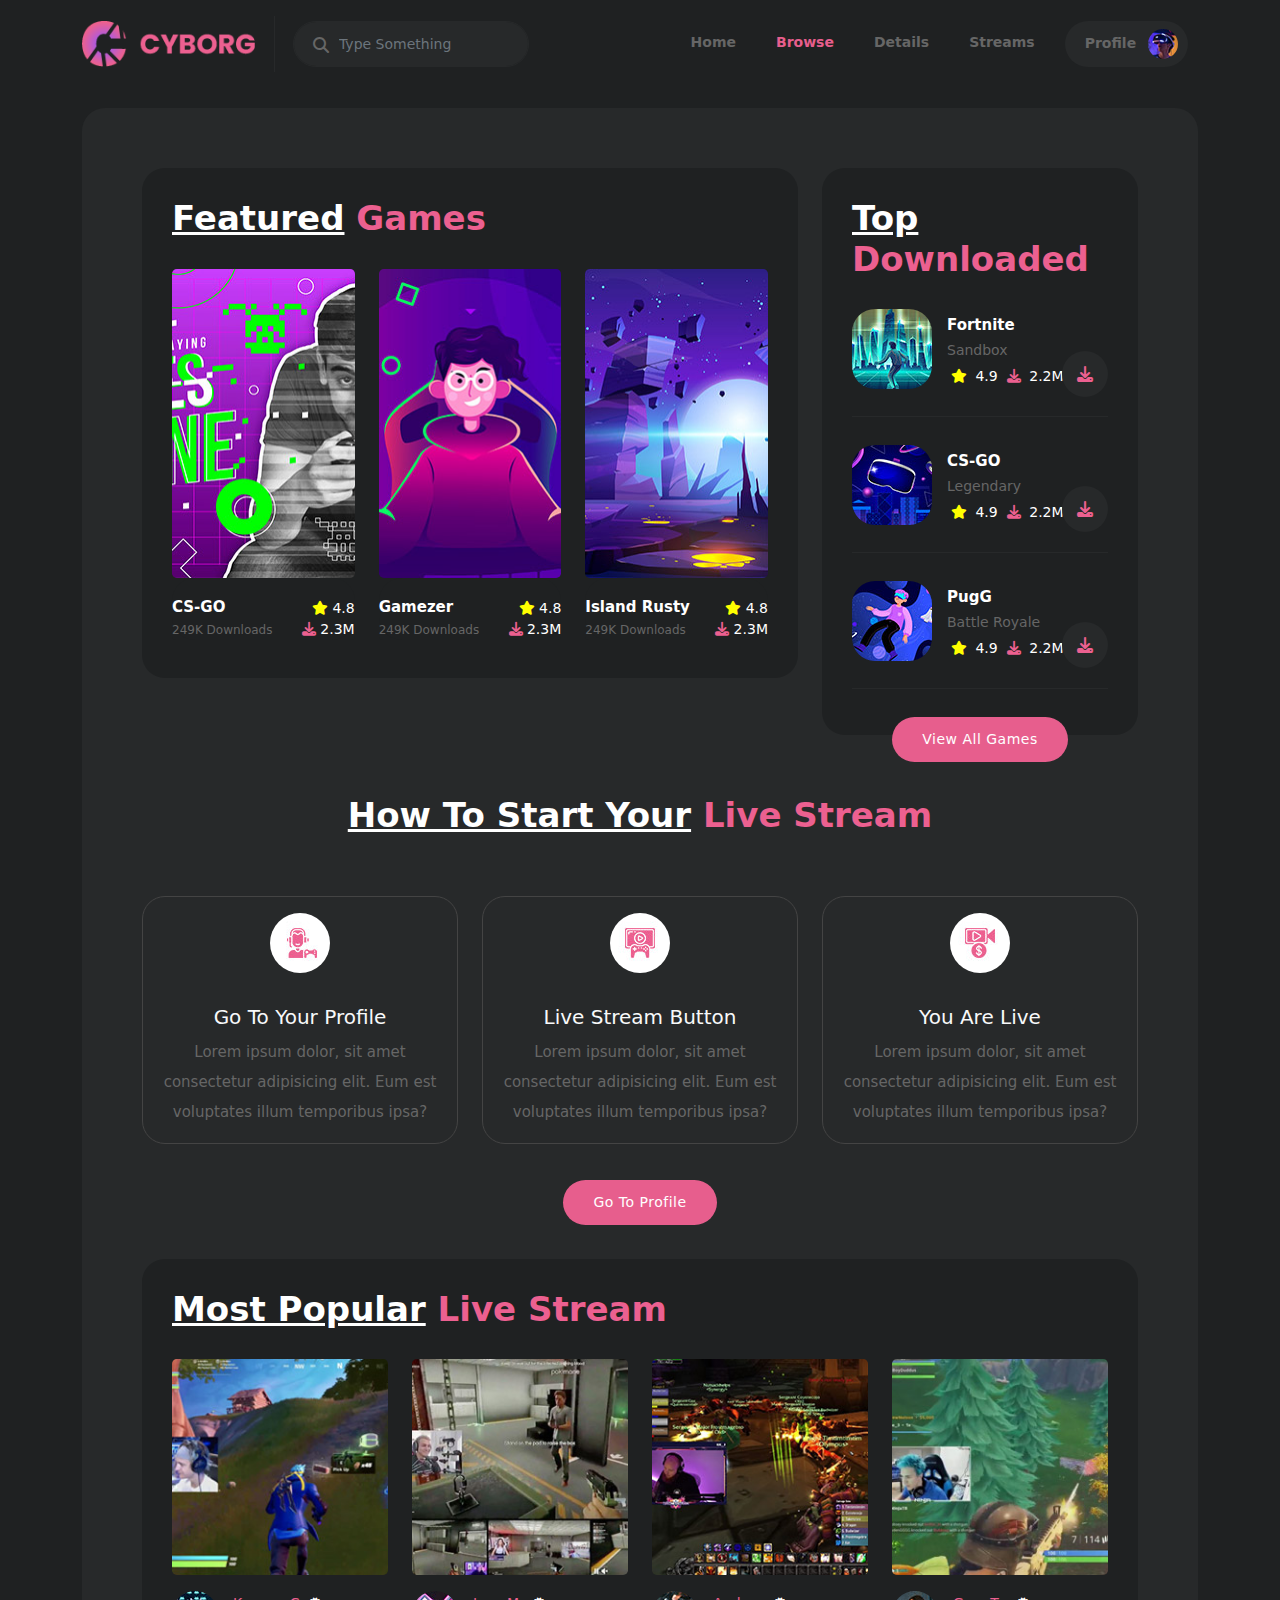
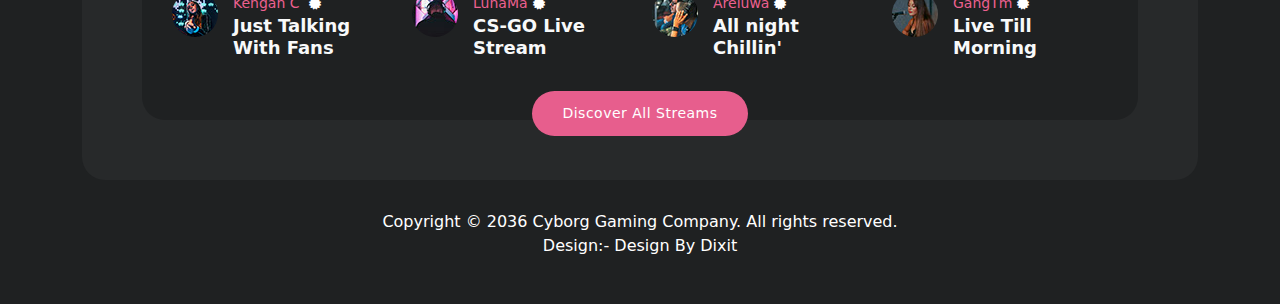
==== browse.html @ 9093ae96 "Add files via upload" ====
<!DOCTYPE html>
<html lang="en">

<head>
    <meta charset="UTF-8">
    <meta name="viewport" content="width=device-width, initial-scale=1.0">
    <title>CYBORG</title>
    <!-- favicon  -->
    <link rel="icon" type="image/x-icon" href="/img/joystick.png">

    <!-- main file css -->
    <link rel="stylesheet" href="css/style.css">

    <!-- top btn css file  -->
    <link rel="stylesheet" href="css/top.btn.css">

    <!-- bootstrap css file -->
    <link rel="stylesheet" href="css/bootstrap.min.css">

    <!-- owl.carousel -->
    <link rel="stylesheet" href="css/owl.carousel.min.css">
    <link rel="stylesheet" href="css/owl.theme.green.min.css">

    <!-- testimonial -->
    <link rel="stylesheet" href="css/testimonial.css">

    <!-- font awesome -->
    <link rel="stylesheet" href="https://cdnjs.cloudflare.com/ajax/libs/font-awesome/6.4.2/css/all.min.css">


</head>

<body>

    <a href="javascript:" id="return-to-top"><i class="fa-solid fa-caret-up"></i></a>

    <header class="position-sticky top-0 ">
        <div class="container-fluid ">
            <div class="container">
                <div class="row ">
                    <div class="col-12 py-2">

                        <nav class="navbar navbar-expand-lg navbar-light">
                            <div class="container-fluid p-0">

                                <a class="navbar-brand logo" href="index.html"><img src="img/logo/logo.png" alt=""
                                        width="90%"></a>

                                <button class="navbar-toggler p-0" type="button" data-bs-toggle="collapse"
                                    data-bs-target="#navbarSupportedContent" aria-controls="navbarSupportedContent"
                                    aria-expanded="false" aria-label="Toggle navigation">
                                    <span class="navbar-toggler-icon"><i class="fa-solid fa-bars"></i></span>
                                </button>

                                <div class="position-relative s-box">
                                    <form class="d-flex search-box">
                                        <input class="form-control me-2" type="search" placeholder="Type Something"
                                            aria-label="Search"><i class="fa-solid fa-magnifying-glass"></i>
                                    </form>
                                </div>

                                <div class="collapse navbar-collapse justify-content-end text-center"
                                    id="navbarSupportedContent">
                                    <ul class="navbar-nav  mb-2 mb-lg-0">
                                        <li class="nav-item">
                                            <a class="nav-link active text-666" aria-current="page"
                                                href="index.html">Home</a>
                                        </li>

                                        <li class="nav-item">
                                            <a class="nav-link active text-666" aria-current="page" href="browse.html"
                                                style="color: #e75e8d !important;">Browse</a>
                                        </li>

                                        <li class="nav-item">
                                            <a class="nav-link active text-666" aria-current="page"
                                                href="Details.html">Details</a>
                                        </li>

                                        <li class="nav-item">
                                            <a class="nav-link active text-666" aria-current="page"
                                                href="Streams.html">Streams</a>
                                        </li>

                                        <li class="nav-item nav-profile">
                                            <a class="nav-link active text-666" aria-current="page"
                                                href="Profile .html">Profile
                                                <img src="img/profile-header.jpg" alt="" width="100%">
                                            </a>
                                        </li>
                                    </ul>
                                </div>
                            </div>
                        </nav>

                    </div>
                </div>
            </div>
        </div>
    </header>



    <div class="container-fluid">
        <div class="container">
            <div class="page-content">

                <section>
                    <div class="row">

                        <div class="col-lg-8">

                            <div class="featured-games header-text">


                                <div class="heading-section">
                                    <h4><em>Featured</em> Games</h4>
                                </div>

                                <div class="row ">

                                    <!-- 1 -->
                                    <div class="col-lg-4 col-md-6 col-sm-6 mb-2">
                                        <div class="card bg-color-card border-0 ">
                                            <div class="thumb">
                                                <img src="/img/Browse/featured-01.jpg" class="card-img-top rounded-3"
                                                    alt="" width="100%">

                                                <div class="hover-effect">
                                                    <h6>2.4K Streaming</h6>
                                                </div>
                                            </div>
                                            <div class="card-body item re-item m-0 p-0">
                                                <div class="d-flex justify-content-between">
                                                    <h4>CS-GO<br><span>249K Downloads</span></h4>
                                                    <ul class="p-0 m-0 ">
                                                        <li><i class="fa fa-star"></i> 4.8</li>
                                                        <li><i class="fa fa-download"></i> 2.3M</li>
                                                    </ul>
                                                </div>
                                            </div>
                                        </div>
                                    </div>

                                    <!-- 2 -->
                                    <div class="col-lg-4 col-md-6 col-sm-6 mb-2">
                                        <div class="card bg-color-card border-0 ">
                                            <div class="thumb">

                                                <img src="/img/Browse/featured-02.jpg" class="card-img-top rounded-3"
                                                    alt="" width="100%">

                                                <div class="hover-effect">
                                                    <h6>8.2K Streaming</h6>
                                                </div>
                                            </div>
                                            <div class="card-body item re-item m-0 p-0">
                                                <div class="d-flex justify-content-between">
                                                    <h4>Gamezer<br><span>249K Downloads</span></h4>
                                                    <ul class="p-0 m-0 ">
                                                        <li><i class="fa fa-star"></i> 4.8</li>
                                                        <li><i class="fa fa-download"></i> 2.3M</li>
                                                    </ul>
                                                </div>
                                            </div>
                                        </div>
                                    </div>

                                    <!-- 3 -->
                                    <div class="col-lg-4 col-md-6 col-sm-6 mb-2">
                                        <div class="card bg-color-card border-0 ">
                                            <div class="thumb">

                                                <img src="/img/Browse/featured-03.jpg" class="card-img-top rounded-3"
                                                    alt="" width="100%">

                                                <div class="hover-effect">
                                                    <h6>13.4K Streaming</h6>
                                                </div>
                                            </div>
                                            <div class="card-body item re-item m-0 p-0">
                                                <div class="d-flex justify-content-between">
                                                    <h4>Island Rusty<br><span>249K Downloads</span></h4>
                                                    <ul class="p-0 m-0 ">
                                                        <li><i class="fa fa-star"></i> 4.8</li>
                                                        <li><i class="fa fa-download"></i> 2.3M</li>
                                                    </ul>
                                                </div>
                                            </div>
                                        </div>
                                    </div>

                                </div>

                            </div>



                        </div>


                        <div class="col-lg-4 ">
                            <div class="top-downloaded">

                                <div class="heading-section">
                                    <h4><em>Top</em><br>Downloaded</h4>
                                </div>

                                <ul class="p-0 m-0">

                                    <!-- 1 -->
                                    <li class="position-relative">
                                        <img src="/img/Browse/game-01.jpg" alt="" class="templatemo-item" width="100%">
                                        <h4>Fortnite</h4>
                                        <h6>Sandbox</h6>
                                        <span><i class="fa fa-star p-1" style="color: yellow;"></i> 4.9</span>
                                        <span><i class="fa fa-download p-1" style="color: #ec6090;"></i> 2.2M</span>
                                        <div class="download">
                                            <a href="#"><i class="fa fa-download"></i></a>
                                        </div>
                                    </li>

                                    <!-- 2 -->
                                    <li class="position-relative">
                                        <img src="/img/Browse/game-02.jpg" alt="" class="templatemo-item" width="100%">
                                        <h4>CS-GO</h4>
                                        <h6>Legendary</h6>
                                        <span><i class="fa fa-star p-1" style="color: yellow;"></i> 4.9</span>
                                        <span><i class="fa fa-download p-1" style="color: #ec6090;"></i> 2.2M</span>
                                        <div class="download">
                                            <a href="#"><i class="fa fa-download"></i></a>
                                        </div>
                                    </li>

                                    <!-- 3 -->
                                    <li class="position-relative m-p-0">
                                        <img src="/img/Browse/game-03.jpg" alt="" class="templatemo-item" width="100%">
                                        <h4>PugG</h4>
                                        <h6>Battle Royale</h6>
                                        <span><i class="fa fa-star p-1" style="color: yellow;"></i> 4.9</span>
                                        <span><i class="fa fa-download p-1" style="color: #ec6090;"></i> 2.2M</span>
                                        <div class="download">
                                            <a href="#"><i class="fa fa-download"></i></a>
                                        </div>
                                    </li>

                                    <div class="text-button main-button text-center">
                                        <a href="">View All Games</a>
                                    </div>
                                </ul>

                            </div>
                        </div>

                    </div>
                </section>

                <section>
                    <div class="start-stream">

                        <div class="col-12">
                            <div class="heading-section">
                                <h4><em>How To Start Your</em> Live Stream</h4>
                            </div>
                        </div>

                        <div class="row">

                            <!-- 1 -->
                            <div class="col-lg-4 col-md-6 col-sm-6 mb-3">
                                <div class="card">
                                    <div class="card-icon text-center py-3">
                                        <img src="img/Browse/service-01.jpg" class="card-img-top" alt="" width="100%">
                                    </div>
                                    <div class="card-body text-center">
                                        <h5 class="card-title text-light">Go To Your Profile</h5>
                                        <p class="card-text">Lorem ipsum dolor, sit amet consectetur adipisicing elit.
                                            Eum est voluptates illum temporibus ipsa? </p>
                                    </div>
                                </div>
                            </div>

                            <!-- 2 -->
                            <div class="col-lg-4 col-md-6 col-sm-6 mb-3">
                                <div class="card">
                                    <div class="card-icon text-center py-3">
                                        <img src="img/Browse/service-02.jpg" class="card-img-top" alt="" width="100%">
                                    </div>
                                    <div class="card-body text-center">
                                        <h5 class="card-title text-light">Live Stream Button</h5>
                                        <p class="card-text">Lorem ipsum dolor, sit amet consectetur adipisicing elit.
                                            Eum est voluptates illum temporibus ipsa? </p>
                                    </div>
                                </div>
                            </div>

                            <!-- 3 -->
                            <div class="col-lg-4 col-md-6 col-sm-6 mb-3">
                                <div class="card">
                                    <div class="card-icon text-center py-3">
                                        <img src="img/Browse/service-03.jpg" class="card-img-top" alt="" width="100%">
                                    </div>
                                    <div class="card-body text-center">
                                        <h5 class="card-title text-light">You Are Live</h5>
                                        <p class="card-text">Lorem ipsum dolor, sit amet consectetur adipisicing elit.
                                            Eum est voluptates illum temporibus ipsa? </p>
                                    </div>
                                </div>
                            </div>


                        </div>
                        <div class="col-lg-12">
                            <div class="main-button text-center" style="margin-top: 20px;">
                                <a href="Profile .html">Go To Profile</a>
                            </div>
                        </div>
                    </div>
                </section>


                <section>
                    <div class="live-stream">

                        <div class="col-12">
                            <div class="heading-section">
                                <h4><em>Most Popular</em> Live Stream</h4>
                            </div>

                            <div class="row">



                                <!-- 1 -->
                                <div class="col-lg-3 col-sm-6 mb-4">
                                    <div class="card border-0">
                                        <div class="thumb mb-3">
                                            <img src="/img/Browse/stream-01.jpg" class="card-img-top rounded-3" alt=""
                                                width="100%">

                                            <div class="content-1">
                                                <div class="live">
                                                    <a href="#">Live</a>
                                                </div>
                                                <ul class="p-0 m-0">
                                                    <li><a href="#"><i class="fa fa-eye"></i> 1.2K</a></li>
                                                    <li><a href="#"><i class="fa fa-gamepad"></i> CS-GO</a></li>
                                                </ul>
                                            </div>

                                        </div>
                                        <div class="card-body p-0">
                                            <div class="avatar">
                                                <img src="img/Browse/avatar-01.jpg" alt=""
                                                    style="max-width: 46px; border-radius: 50%; float: left; margin-right: 15px;">
                                            </div>
                                            <span> Kengan C <i class="fa-solid fa-certificate"></i></span>
                                            <h4 class="text-light">Just Talking With Fans</h4>
                                        </div>
                                    </div>
                                </div>

                                <!-- 2 -->
                                <div class="col-lg-3 col-sm-6 mb-4">
                                    <div class="card border-0">
                                        <div class="thumb mb-3">
                                            <img src="/img/Browse/stream-02.jpg" class="card-img-top rounded-3" alt=""
                                                width="100%">

                                            <div class="content-1">
                                                <div class="live">
                                                    <a href="#">Live</a>
                                                </div>
                                                <ul class="p-0 m-0">
                                                    <li><a href="#"><i class="fa fa-eye"></i> 1.2K</a></li>
                                                    <li><a href="#"><i class="fa fa-gamepad"></i> CS-GO</a></li>
                                                </ul>
                                            </div>

                                        </div>
                                        <div class="card-body p-0">
                                            <div class="avatar">
                                                <img src="img/Browse/avatar-02.jpg" alt=""
                                                    style="max-width: 46px; border-radius: 50%; float: left; margin-right: 15px;">
                                            </div>
                                            <span> LunaMa<i class="fa-solid fa-certificate"></i></span>
                                            <h4 class="text-light">CS-GO Live Stream</h4>
                                        </div>
                                    </div>
                                </div>

                                <!-- 3 -->
                                <div class="col-lg-3 col-sm-6 mb-4">
                                    <div class="card border-0">
                                        <div class="thumb mb-3">
                                            <img src="/img/Browse/stream-03.jpg" class="card-img-top rounded-3" alt=""
                                                width="100%">

                                            <div class="content-1">
                                                <div class="live">
                                                    <a href="#">Live</a>
                                                </div>
                                                <ul class="p-0 m-0">
                                                    <li><a href="#"><i class="fa fa-eye"></i> 1.2K</a></li>
                                                    <li><a href="#"><i class="fa fa-gamepad"></i> CS-GO</a></li>
                                                </ul>
                                            </div>

                                        </div>
                                        <div class="card-body p-0">
                                            <div class="avatar">
                                                <img src="img/Browse/avatar-03.jpg" alt=""
                                                    style="max-width: 46px; border-radius: 50%; float: left; margin-right: 15px;">
                                            </div>
                                            <span> Areluwa<i class="fa-solid fa-certificate"></i></span>
                                            <h4 class="text-light">All night Chillin'</h4>
                                        </div>
                                    </div>
                                </div>

                                <!-- 4 -->
                                <div class="col-lg-3 col-sm-6 mb-4">
                                    <div class="card border-0">
                                        <div class="thumb mb-3">
                                            <img src="/img/Browse/stream-04.jpg" class="card-img-top rounded-3" alt=""
                                                width="100%">

                                            <div class="content-1">
                                                <div class="live">
                                                    <a href="#">Live</a>
                                                </div>
                                                <ul class="p-0 m-0">
                                                    <li><a href="#"><i class="fa fa-eye"></i> 1.2K</a></li>
                                                    <li><a href="#"><i class="fa fa-gamepad"></i> CS-GO</a></li>
                                                </ul>
                                            </div>
                                        </div>
                                        <div class="card-body p-0">
                                            <div class="avatar">
                                                <img src="img/Browse/avatar-04.jpg" alt=""
                                                    style="max-width: 46px; border-radius: 50%; float: left; margin-right: 15px;">
                                            </div>
                                            <div class="">
                                                <span> GangTm<i class="fa-solid fa-certificate"></i></span>
                                                <h4 class="text-light">Live Till Morning</h4>
                                            </div>
                                        </div>
                                    </div>
                                </div>

                            </div>
                            <div class="col-lg-12">
                                <div class="main-button text-center">
                                    <a href="Streams.html">Discover All Streams</a>
                                </div>
                            </div>
                        </div>
                    </div>
                </section>


            </div>
        </div>
    </div>


    <footer>
        <div class="container-fluid">
            <div class="container">
                <div class="row justify-content-center">
                    <div class="col-12 text-center">
                        <p>Copyright © 2036 <a href="#" class="hov">Cyborg Gaming</a> Company. All rights reserved.

                            <br>Design:- <a href="" title="" class="hov">Design By Dixit</a>
                        </p>
                    </div>
                </div>
            </div>
        </div>
    </footer>

    <!-- jquery  -->
    <script src="js/jquery-min.js"></script>

    <!-- top btn  -->
    <script src="js/top.btn.js"></script>

    <!-- owl.carousel -->
    <script src="js/owl.carousel.min.js"></script>

    <!-- testimonial -->
    <script src="js/testimonial.js"></script>

    <!-- bootstrap js file -->
    <script src="js/bootstrap.bundle.js"></script>
</body>

</html>
---- css/style.css ----
* {
    padding: 0;
    margin: 0;
    text-decoration: none !important;
    list-style: none !important;
}

body {
    background-color: #1f2122 !important;
}

/*================================== header section   ============================================*/


.text-666 {
    color: #666 !important;
}

.logo {
    border-right: 1px solid #27292a !important;
    margin-right: 18px !important;
}

.form-control {
    background-color: #27292a !important;
    height: 46px;
    border-radius: 23px !important;
    border: none;
    color: #666666 !important;
    font-size: 14px !important;
    padding: 0px 15px 0px 45px !important;
    border-color: #27292a !important;
}

.form-control:focus {
    box-shadow: none !important;
    border-color: transparent !important;

}

.search-box i {
    position: absolute;
    color: #666;
    left: 20px;
    top: 16px;
    width: 18px;
    height: 18px;
    font-size: 16px;
}

.position-sticky {
    background-color: #1f2122;
    z-index: 99999;
}

.nav-item a {
    padding: 11px 20px !important;
    font-size: 14px;
    font-weight: 600;
    transition: 0.5s;
}

.nav-item a:hover {
    color: #e75e8d !important;
}

.nav-profile img {
    max-width: 30px;
    border-radius: 50%;
    margin-left: 7px;
}

.nav-profile a {
    background-color: #27292a;
    padding: 8px 10px 8px 20px !important;
    border-radius: 23px;

}

.nav-profile {
    padding-left: 10px;
    padding-right: 10px;
    display: inline-block;
}

.nav-profile a:hover {
    color: #fff !important;
    background-color: #e75e8d !important;
}



.navbar-light .navbar-toggler-icon {
    background-image: none !important;
    color: #e75e8d;
    font-size: 25px;
    margin-top: 10px;
}

.navbar-toggler:focus {
    box-shadow: none !important;

}

.navbar-light .navbar-toggler {
    border-color: transparent !important;
}


/*================================== slider section   ============================================*/

.page-content {
    margin-top: 20px;
    background-color: #27292a;
    padding: 60px;
    border-radius: 23px;
}

.bg-img {
    background-image: url(../img/banner-bg.jpg);
    background-position: center center;
    background-size: cover;
    background-repeat: no-repeat;
    min-height: 380px;
    border-radius: 23px;
    padding: 80px 60px;
}

.header-text h6 {
    font-size: 20px;
    color: #fff;
    font-weight: 400;
    margin-bottom: 25px;
}

.header-text h4 {
    font-size: 45px;
    /* text-transform: uppercase; */
    margin-bottom: 25px;
    color: #fff;
    font-weight: 700;
}

.header-text h4 em {
    font-style: normal;
    color: #ec6090;
}

.main-button a {
    font-size: 14px;
    color: #fff;
    background-color: #e75e8d;
    padding: 12px 30px;
    border-radius: 25px;
    font-weight: 500;
    letter-spacing: 0.5px;
    display: inline-block;
    overflow: hidden;
    transition: all 0.5s;
    text-align: center;
}

.main-button a:hover {
    color: #e75e8d;
    background-color: #ffffff;
}

/*================================== 1 section  */

.most-popular {
    margin-top: 60px;
    padding: 30px;
    background-color: #1f2122;
    border-radius: 23px;
}

.heading-section h4 {
    color: #ec6090;
    font-size: 34px;
    margin-bottom: 30px;
    font-weight: 800;
    text-transform: capitalize;


}


.heading-section h4 em {
    color: #fff;
    font-style: normal;
    text-decoration: underline !important;
    font-weight: 800;
    transition: all 0.5s;
}

.heading-section h4 em:hover {
    color: #e75e8d;
}

/* =========== card =================== */

.item {
    background-color: #27292a;
    padding: 30px 15px;
    border-radius: 23px;
    margin-bottom: 30px;
}

.item img {
    border-radius: 23px;
}

.item h4 {
    color: #fff;
    font-size: 15px;
    margin-top: 20px;
    margin-bottom: 0px;
    display: inline-block;
    font-weight: 700;


}

.item h4 span {
    color: #666;
    display: block;
    margin-top: 7px;
    font-weight: 400;

}

.item ul {
    margin-top: 20px !important;
}

.item ul li {
    text-align: right;
    color: #fff;
    font-size: 14px;
    font-weight: 500;
}

.item ul li:first-child i {
    color: yellow;
}

.item ul li:last-child i {
    color: #ec6090;
}

.most-popular .item .item {
    padding: 0px !important;
    border-radius: 0px;
    margin-bottom: 0px !important;
}

.main-button {
    margin-bottom: -53px;
}


/*================================== 2 section */

.gaming-library {
    margin-top: 60px;
    padding: 30px;
    background-color: #1f2122;
    border-radius: 23px;
}

.item-2 {
    border-bottom: 1px solid #27292a;
    margin-bottom: 20px;
    padding-bottom: 20px;
}



.item-2 ul li:first-child {
    width: 110px;
}

.templatemo-item {
    max-width: 80px;
    border-radius: 23px;
}

.item-2 ul li {
    display: inline-block;
    width: 17%;
}

.item-2 ul li h4 {
    font-size: 15px;
    margin-bottom: 5px;
    color: #fff;
    font-weight: 700;
}

.item-2 ul li span {
    color: #666;
    font-size: 14px;
}

.border-no-active a {
    border-color: #666 !important;
    color: #666 !important;
}

.main-border-button a {
    font-size: 14px;
    color: #ec6090;
    background-color: transparent;
    border: 1px solid #ec6090;
    padding: 12px 30px;
    display: inline-block;
    border-radius: 25px;
    font-weight: 400;
    text-transform: capitalize;
    letter-spacing: 0.5px;
    transition: all .3s;
    position: relative;
    overflow: hidden;
    transition: all 0.5s;
}

.hov-btn a:hover {
    color: #ec6090;
    background-color: #fff;
}

/*================================== footer section   ============================================*/

footer p {
    padding: 30px 0px;
    color: #fff;
    font-weight: 400;
}

footer p a {
    color: #fff;
    transition: all 0.5s;
}

.hov:hover {
    color: #e75e8d;
}


/*================================== Browse section   ============================================*/

/*========================== 1 section */

.featured-games {
    border-radius: 23px;
    background-color: #1f2122;
    padding: 30px;
}


.bg-color-card {
    background-color: #1f2122 !important;
}

.re-item {
    background-color: #1f2122;

}

.re-item span {
    font-size: 12px;
}

.hover-effect {
    position: absolute;
    bottom: -100px;
    text-align: center;
    width: 100%;
    visibility: hidden;
    opacity: 0;
    transition: all 0.5s;
}


.hover-effect h6 {
    background-color: #1f2122f2;
    display: inline-block;
    color: #ec6090;
    font-size: 14px;
    padding: 10px 20px;
    border-radius: 25px;
    font-weight: 600;
    transition: all 0.5s;
}

.hover-effect h6:hover {
    color: #fff;
    background-color: #e75e8d;
}

.thumb {
    position: relative;
    overflow: hidden;

}

.thumb:hover .hover-effect {
    opacity: 1;
    visibility: visible;
    bottom: 15px;
}

.text-left {
    text-align: left !important;
}

.top-downloaded {
    background-color: #1f2122;
    border-radius: 23px;
    padding: 30px;
    max-height: 567px;


}

.top-downloaded ul li img {
    float: left;
    margin-right: 15px;
}

.top-downloaded ul li {
    border-bottom: 1px solid #27292a;
    margin-bottom: 28px;
    padding-bottom: 28px;
}

.top-downloaded ul li h4 {
    font-size: 15px;
    padding-top: 7px;
    color: #fff;
    font-weight: 700;
}

.top-downloaded ul li h6 {
    font-size: 14px;
    color: #666;
    margin-top: 5px;
    margin-bottom: 5px;
    font-weight: 400;
}

.top-downloaded ul li span {
    font-size: 14px;
    color: #fff;
}



.download a i {
    position: absolute;
    right: 0;
    top: 60%;
    transform: translateY(-23px);
    width: 46px;
    height: 46px;
    text-align: center;
    line-height: 46px;
    color: #ec6090;
    background-color: #27292a;
    border-radius: 50%;
    transition: all 0.5s;
}

.download a i:hover {
    color: #fff;
    background-color: #ec6090;
}

/*================================== 2 section   */

.start-stream .heading-section {
    margin: 60px 0px;
    text-align: center;
}

.start-stream .card {
    background-color: #27292a;
    border: 1px solid #444;
    border-radius: 23px;
    transition: all 0.5s;
}

.start-stream .card:hover {
    background-color: #e75e8d;
}

.start-stream .card:hover .card-text {
    color: #fff;
}

.start-stream .card-text {
    color: #666;
    font-size: 15px;
    line-height: 30px;
    margin-bottom: 0px;
    transition: all 0.5s;
}

.card-icon img {
    max-width: 60px;
    border-radius: 50%;
}

/*================================== 3 section  */
.live-stream {
    margin-top: 80px;
    border-radius: 23px;
    background-color: #1f2122;
    padding: 30px;

}

.live-stream .card {
    background-color: transparent;
}

.live-stream span {
    font-size: 14px;
    color: #ec6090;
}

.live-stream span i {
    color: #fff;
    font-size: 12px;
    margin-left: 5px;
}

.live-stream .card-body h4 {
    font-size: 18px;
    font-weight: 600;
}

.content-1 {
    display: none;

}

.content-1 .live a {
    position: absolute;
    background-color: #ec6090e6;
    padding: 5px 10px;
    border-radius: 23px;
    color: #fff;
    font-size: 14px;
    right: 15px;
    top: 15px;
}

.content-1 ul {
    position: absolute;
    bottom: 20px;
    text-align: center;
    width: 100%;
}

.content-1 ul li {
    display: inline-block;
    margin: 0px 7px;

}

.content-1 ul li a {
    background-color: #ec6090e6;
    padding: 5px 10px;
    color: #fff;
    font-size: 14px;
    border-radius: 23px;

}

.thumb:hover .content-1 {
    display: block;
}

/*================================== Details  section   ============================================*/


/*================================== 1 section */

.right-img a {
    position: absolute;
    left: 50%;
    top: 50%;
    transform: translate(-23px, -23px);
    width: 46px;
    height: 46px;
    background-color: #fff;
    border-radius: 50%;
    display: inline-block;
    text-align: center;
    line-height: 46px;
    color: #ec6090;
    transition: all 0.5s;
}

.right-img a:hover {
    color: #fff;
    background-color: #e75e8d;
}


/*================================== 2 section  */

.game-title h2 {
    font-size: 45px;
    text-transform: uppercase;
    text-align: center;
    margin: 60px 0px;
    font-weight: 700;
    color: #fff;

}

.game-content {
    border-radius: 23px;
    padding: 30px;
    background-color: #1f2122;
}

.left-info {
    background-color: #27292a;
    border-radius: 23px;
    padding: 30px;
    margin-bottom: 30px;

}

.left-info .left h4 {
    font-size: 15px;
    display: block;
    color: #fff;
    font-weight: 700;
}

.left-info .left span {
    color: #666;
    display: block;
    margin-top: 7px;
    font-weight: 500;

}

.left-info ul li {
    color: #fff;
    font-size: 14px !important;
    margin-bottom: 3px;
    font-weight: 600;
}

.left-info ul li:first-child i {
    color: yellow;
}

.left-info ul li:last-child i {
    color: #ec6090;
}


.right-info {
    background-color: #27292a;
    border-radius: 23px;
    padding: 30px;
    margin-bottom: 30px;
}

.right-info ul li {
    display: inline-block;
    text-align: center;
    font-size: 14px;
    color: #fff;
    /* width: 23%; */
    font-weight: 600;
}

.right-info ul li i {
    display: block;
    margin-bottom: 12px;
    color: #ec6090;
}

.right-info ul li:first-child i {
    color: yellow;
}


.main-border-button {
    margin-top: 35px;
}

/*================================== 3 section  */

.other-games {
    border-radius: 23px;
    padding: 30px 30px 0px 30px;
    background-color: #1f2122;
    margin-top: 60px;
}

.other-games .d-item {
    position: relative;
    border-bottom: 1px solid #27292a;
    padding-bottom: 52px;
    margin-bottom: 30px;
}

.other-games .d-item img {
    float: left;
    margin-right: 15px;
}

.other-games .d-item h4 {
    display: inline-block;
    font-size: 15px;
    margin-bottom: 5px;
    padding-top: 15px;
    color: #fff;
    font-weight: 700;
}

.other-games .d-item span {
    display: block;
    color: #666;
    font-size: 14px;
}

.other-games ul {
    position: absolute;
    right: 0;
    top: 15px;

}

.other-games ul li {
    color: #fff;
    font-size: 14px;
    margin-bottom: 3px;
    text-align: end;
    font-weight: 600;
}

.other-games ul li:first-child i {
    color: yellow;
}

.other-games ul li:last-child i {
    color: #ec6090;
}

/*================================== Streams section   ============================================*/

/*================================== 1 section  */

.top-streamers {
    border-radius: 23px;
    background-color: #1f2122;
    padding: 30px;
    min-height: 567px;
}

.top-streamers ul li {
    width: 100%;
    margin-bottom: 25px;
    padding-bottom: 25px;
    border-bottom: 1px solid #353637;
}

.top-streamers ul li h6 {
    font-size: 14px;
    color: #ec6090;
}

.profile-list h6 i {
    color: #fff;
    background-color: #ec6090;
    border-radius: 50%;
    font-size: 10px;
    width: 18px;
    display: inline-block;
    text-align: center;
    line-height: 18px;
    margin-right: 3px;
}

.follow-btn {
    padding: 8px 20px;
    font-size: 12px;
    color: #fff;
    background-color: #e75e8d;
    border-radius: 23px;
    letter-spacing: 0.5px;
    transition: all 0.5s;
}

.follow-btn:hover {
    color: #e75e8d;
    background-color: #fff;
}


/*================================== Profile section   ============================================*/

/*================================== 1 section  */

.main-profile {
    border-radius: 23px;
    padding: 30px;
    background-color: #1f2122;
}

.main-info span {
    font-size: 12px;
    color: #FFF;
    background-color: #e75e8d;
    padding: 8px 20px;
    display: inline-block;
    border-radius: 25px;
    text-transform: capitalize;
    letter-spacing: 0.5px;
    margin-bottom: 15px;
    font-weight: 700;
    transition: all 0.5s;
}

.main-info span:hover {
    color: #e75e8d;
    background-color: #fff;
}

.main-info h4 {
    color: #fff;
    margin-bottom: 20px;
    font-weight: 700;
}

.main-info p {
    font-size: 15px;
    line-height: 30px;
    color: #666;
    font-weight: 600;
}

.main-profile ul {
    border-radius: 23px;
    padding: 30px !important;
    background-color: #27292a;
}

.main-profile ul li {
    width: 100%;
    font-size: 14px;
    color: #666;
    margin-bottom: 20px;
    padding-bottom: 20px;
    border-bottom: 1px solid #666;
    font-weight: 600;
}

.main-profile ul li span {
    color: #e75e8d;
}

/*================================== 1 section  */

.clips {
    margin-top: 30px;
    border-top: 2px solid #27292a;
}

.clips .item-3 {
    border-radius: 23px;
    padding: 30px 15px;
    background-color: #27292a;
    margin-bottom: 30px;
}

.clips .item-3 a {
    position: absolute;
    left: 50%;
    top: 50%;
    transform: translate(-23px, -23px);
    width: 35px;
    height: 35px;
    background-color: #fff;
    border-radius: 50%;
    display: inline-block;
    text-align: center;
    line-height: 35px;
    color: #ec6090;
    font-size: 14px;
    transition: all 0.5s;
}

.clips .item-3 a:hover {
    color: #FFF;
    background-color: #e75e8d;
}

.down-content h4 {
    font-size: 15px;
    display: inline-block;
    font-weight: 700;
    color: #fff;
}

.down-content span i {
    color: #e75e8d;
}

.down-content span {
    color: #fff;
    font-size: 14px;
    font-weight: 700;
}


/*================================== media query   ============================================*/

@media (max-width:1199px) {
    .top-downloaded ul li span {
        display: inline-block;
    }

    .download a i {
        right: -20px;
    }


}

@media (max-width:1199px) and (min-width:993px) {
    .m-p-0 {
        margin-bottom: 0 !important;
        padding-bottom: 0px !important;
    }

}


@media (max-width:1199px) and (min-width:992px) {


    .top-streamers ul li h6 {
        font-size: 12px;
    }

    .profile-list h6 i {
        width: 15px;
        line-height: 15px;
    }

    .profile-list img {
        width: 35px;
    }

    .follow-btn {
        padding: 8px 15px;
    }

}


@media (max-width:992px) {
    .s-box {
        display: none !important;
    }

    .nav-profile img {
        display: none;
    }

    .nav-profile a {
        background-color: transparent;
        padding: 11px 20px !important;
    }

    .logo {
        border-right: transparent !important;
    }

    .item-2 ul li {
        width: 48% !important;
    }

    .item-2 ul li:last-child {
        text-align: left;
    }

    .templatemo-item {
        margin: 12px 0px;
    }

    .main-border-button {
        margin-top: 10PX;
    }

    .top-downloaded {
        margin-top: 20px !important;
    }

}

@media (max-width:991px) {
    .main-info {
        margin: 20px 0px;
    }
}


@media (max-width:767px) {
    .header-text h6 {
        text-align: center;
    }

    .header-text h4 {
        text-align: center;
        font-size: 35px;
    }

    .main-button {
        justify-content: center;
        display: flex;

    }

    .page-content {
        padding: 0px 30px;
    }

    .re-item h4 {
        font-size: 18px !important;
    }

    .top-downloaded ul li i {
        top: 20px;
        width: 30px;
        height: 30px;
        line-height: 30px;
    }


}


@media (max-width:425px) {
    .heading-section h4 {
        text-align: center;
        font-size: 24px;
    }

    .item-2 ul li,
    .item-2 ul li:first-child,
    .item-2 ul li:last-child {
        width: 100% !important;
        text-align: center !important;
    }

    .item-2 ul li {
        margin: 8px 0px;
    }

    .main-border-button a {
        padding: 8px 25px;
    }

    footer p {
        font-size: 14px;
    }

    .left-info .left h4 {
        font-size: 12px;
    }

    .left-info .left span {
        font-size: 12px;

    }

    .left-info ul li {
        font-size: 12px !important;
    }

    .right-info ul li {
        font-size: 8px;
    }

    .right-info,
    .left-info {
        padding: 20px;
        margin-bottom: 20px;
    }

    .game-title h2 {
        font-size: 35px;
        margin: 30px 0px;
    }

    .text-cntr {
        text-align: center;
    }

}



@media (max-width:383px) {
    .top-downloaded ul li span {
        display: inline-block
    }

    .top-downloaded ul li {
        margin-bottom: 0;
    }
}




@media (max-width:375px) {
    .main-button a {
        font-size: 12px;
        padding: 8px 10px;
    }

    .header-text h6 {
        font-size: 16px;
    }

    .header-text h4 {
        font-size: 25px;
    }

    .right-img a {
        width: 30px;
        height: 30px;
        font-size: 12px;
        align-items: center;
        justify-content: center;
        display: flex;
    }

    .game-de {
        font-size: 14px;
    }

    .other-games .d-item h4 {
        font-size: 13px;
    }

    .other-games .d-item span {
        font-size: 12px;
    }

    .other-games ul li {
        font-size: 12px;
    }



    .top-streamers ul li h6 {
        font-size: 10px;
    }

    .profile-list h6 i {
        width: 12px;
        line-height: 12px;
        font-size: 8px;
    }

    .profile-list img {
        width: 30px;
    }

    .follow-btn {
        padding: 6px 10px;
        font-size: 8px;
    }

    .main-profile ul li {
        font-size: 12px;
    }

    .down-content h4 {
        font-size: 12px;
    }

    .down-content span {
        font-size: 10px;
    }
}



@media (max-width:328px) {
    .top-downloaded ul li span {
        font-size: 10px;
    }

    .top-downloaded ul li i {
        width: 23px;
        height: 23px;
        line-height: 23px;
        font-size: 9px;
    }

    .top-downloaded ul li h4,
    .top-downloaded ul li h6 {
        font-size: 10px;
    }

    .live-stream .card-body h4 {
        font-size: 10px;
    }

    .live-stream span {
        font-size: 12px;
    }

    .live-stream span i {
        font-size: 8px;
    }

    .other-games .d-item img {
        max-width: 60px;
        border-radius: 50px;
    }

    .other-games .d-item h4 {
        font-size: 11px;
    }

    .other-games .d-item span {
        font-size: 10px;
    }

    .other-games ul li {
        font-size: 10px;
    }

    .other-games .d-item img {
        margin-right: 8px;
    }


}

@media (max-width:362px) {
    .live-stream .card-body h4 {
        font-size: 10px;
    }

    .main-profile ul li {
        font-size: 10px;
    }
}
---- css/top.btn.css ----
#return-to-top {
    position: fixed;
    bottom: 20px;
    right: 20px;
    background: rgb(0, 0, 0);
    background: #e75e8d;
    width: 35px;
    height: 35px;
    display: block;
    text-decoration: none;
    -webkit-border-radius: 35px;
    -moz-border-radius: 35px;
    border-radius: 35px;
    display: none;
    -webkit-transition: all 0.3s linear;
    -moz-transition: all 0.3s ease;
    -ms-transition: all 0.3s ease;
    -o-transition: all 0.3s ease;
    transition: all 0.3s ease;
}

#return-to-top i {
    color: #fff;
    margin: 0;
    position: relative;
    left: 12px;
    top: 8px;
    font-size: 18px;
    -webkit-transition: all 0.3s ease;
    -moz-transition: all 0.3s ease;
    -ms-transition: all 0.3s ease;
    -o-transition: all 0.3s ease;
    transition: all 0.3s ease;
}

#return-to-top:hover {
    background: #fff;
}

#return-to-top:hover i {
    color: #e75e8d;
    top: 5px;
}


/* Extra Things
body {
    background: #eee;
    font-family: 'Open Sans', sans-serif;
}

h3 {
    font-size: 30px;
    font-weight: 400;
    text-align: center;
    margin-top: 50px;
}

h3 i {
    color: #444;
} */
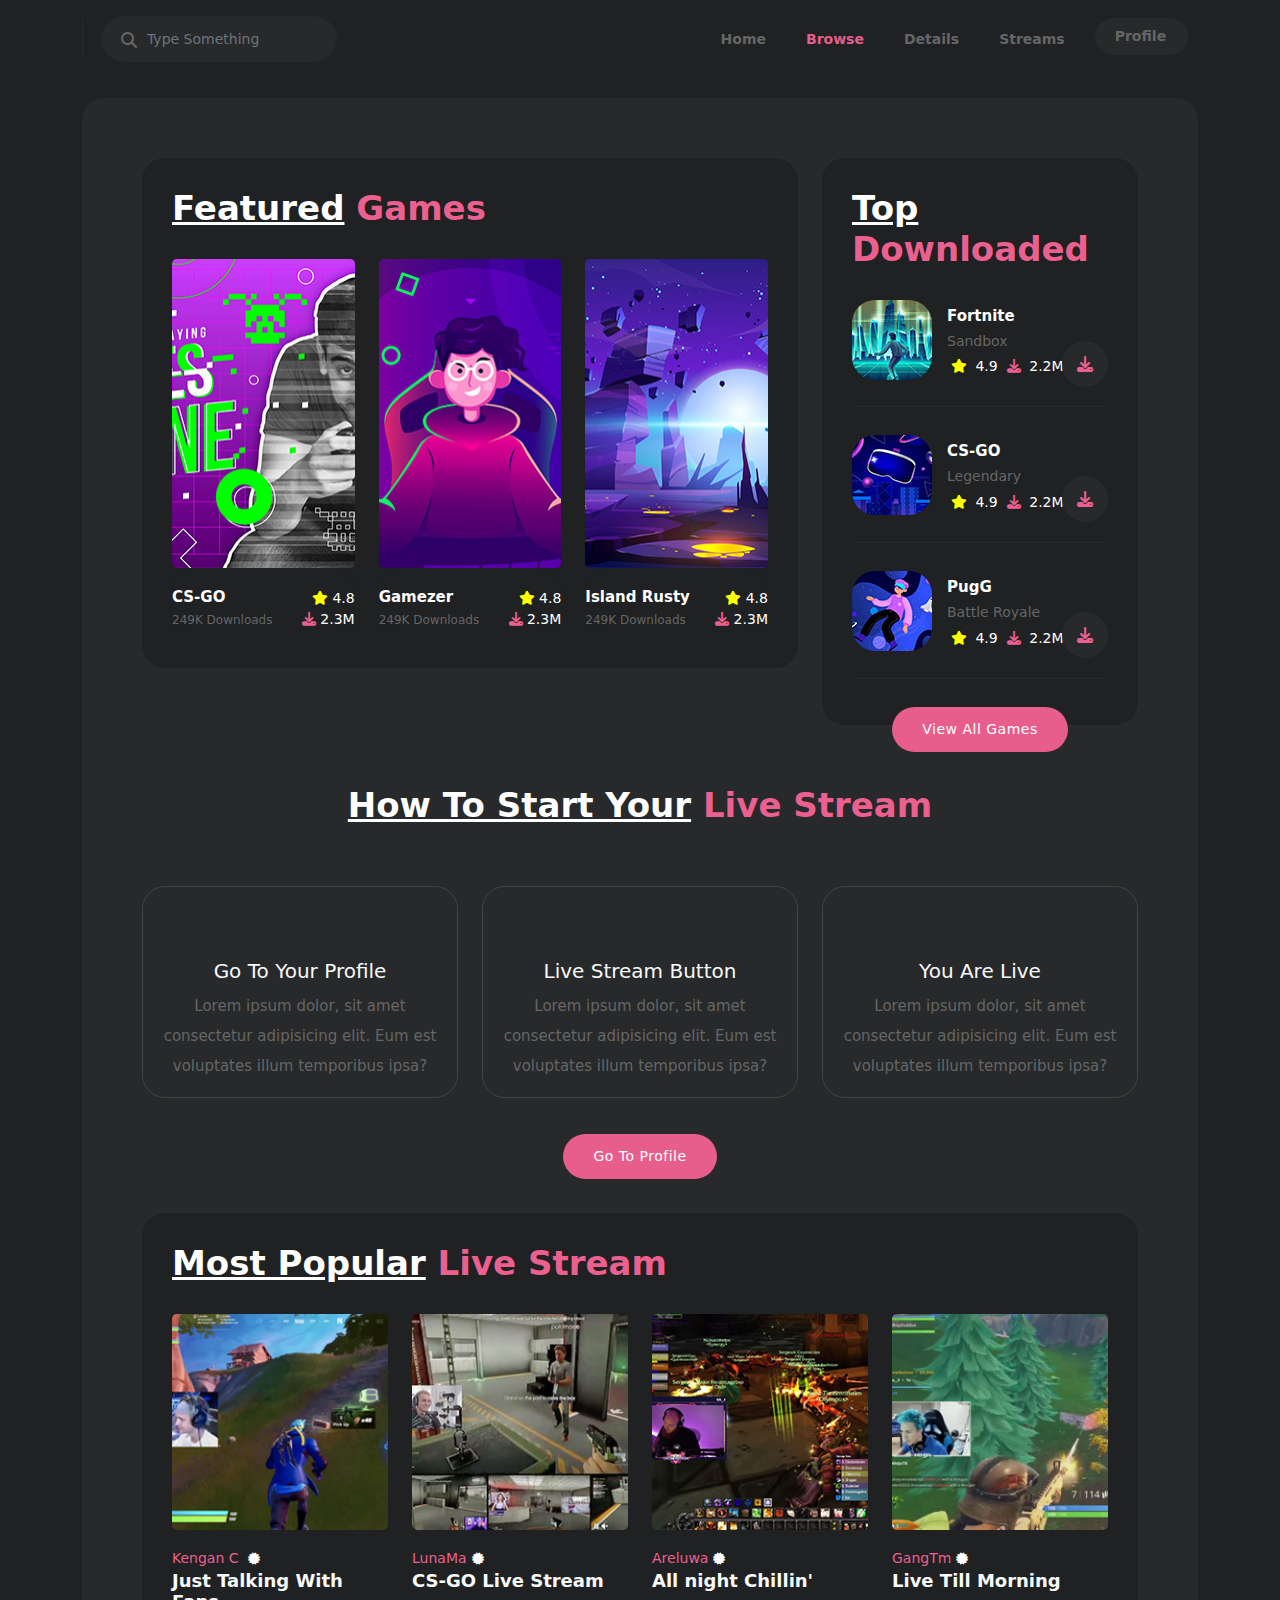
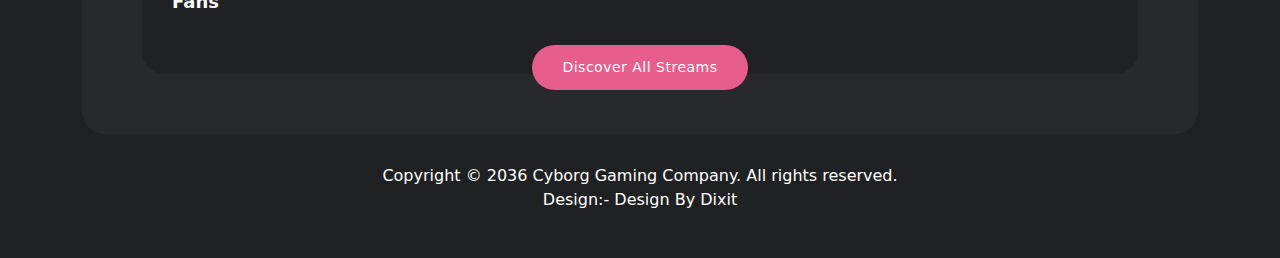
==== commit 3c4d3670: "Update browse.html" ====
--- a/browse.html
+++ b/browse.html
@@ -6,7 +6,7 @@
     <meta name="viewport" content="width=device-width, initial-scale=1.0">
     <title>CYBORG</title>
     <!-- favicon  -->
-    <link rel="icon" type="image/x-icon" href="/img/joystick.png">
+    <link rel="icon" type="image/x-icon" href="./img/joystick.png">
 
     <!-- main file css -->
     <link rel="stylesheet" href="css/style.css">
@@ -43,7 +43,7 @@
                         <nav class="navbar navbar-expand-lg navbar-light">
                             <div class="container-fluid p-0">
 
-                                <a class="navbar-brand logo" href="index.html"><img src="img/logo/logo.png" alt=""
+                                <a class="navbar-brand logo" href="index.html"><img src=".img/logo/logo.png" alt=""
                                         width="90%"></a>
 
                                 <button class="navbar-toggler p-0" type="button" data-bs-toggle="collapse"
@@ -85,7 +85,7 @@
                                         <li class="nav-item nav-profile">
                                             <a class="nav-link active text-666" aria-current="page"
                                                 href="Profile .html">Profile
-                                                <img src="img/profile-header.jpg" alt="" width="100%">
+                                                <img src=".img/profile-header.jpg" alt="" width="100%">
                                             </a>
                                         </li>
                                     </ul>
@@ -123,7 +123,7 @@
                                     <div class="col-lg-4 col-md-6 col-sm-6 mb-2">
                                         <div class="card bg-color-card border-0 ">
                                             <div class="thumb">
-                                                <img src="/img/Browse/featured-01.jpg" class="card-img-top rounded-3"
+                                                <img src="./img/Browse/featured-01.jpg" class="card-img-top rounded-3"
                                                     alt="" width="100%">
 
                                                 <div class="hover-effect">
@@ -147,7 +147,7 @@
                                         <div class="card bg-color-card border-0 ">
                                             <div class="thumb">
 
-                                                <img src="/img/Browse/featured-02.jpg" class="card-img-top rounded-3"
+                                                <img src="./img/Browse/featured-02.jpg" class="card-img-top rounded-3"
                                                     alt="" width="100%">
 
                                                 <div class="hover-effect">
@@ -171,7 +171,7 @@
                                         <div class="card bg-color-card border-0 ">
                                             <div class="thumb">
 
-                                                <img src="/img/Browse/featured-03.jpg" class="card-img-top rounded-3"
+                                                <img src="./img/Browse/featured-03.jpg" class="card-img-top rounded-3"
                                                     alt="" width="100%">
 
                                                 <div class="hover-effect">
@@ -210,7 +210,7 @@
 
                                     <!-- 1 -->
                                     <li class="position-relative">
-                                        <img src="/img/Browse/game-01.jpg" alt="" class="templatemo-item" width="100%">
+                                        <img src="./img/Browse/game-01.jpg" alt="" class="templatemo-item" width="100%">
                                         <h4>Fortnite</h4>
                                         <h6>Sandbox</h6>
                                         <span><i class="fa fa-star p-1" style="color: yellow;"></i> 4.9</span>
@@ -222,7 +222,7 @@
 
                                     <!-- 2 -->
                                     <li class="position-relative">
-                                        <img src="/img/Browse/game-02.jpg" alt="" class="templatemo-item" width="100%">
+                                        <img src="./img/Browse/game-02.jpg" alt="" class="templatemo-item" width="100%">
                                         <h4>CS-GO</h4>
                                         <h6>Legendary</h6>
                                         <span><i class="fa fa-star p-1" style="color: yellow;"></i> 4.9</span>
@@ -234,7 +234,7 @@
 
                                     <!-- 3 -->
                                     <li class="position-relative m-p-0">
-                                        <img src="/img/Browse/game-03.jpg" alt="" class="templatemo-item" width="100%">
+                                        <img src="./img/Browse/game-03.jpg" alt="" class="templatemo-item" width="100%">
                                         <h4>PugG</h4>
                                         <h6>Battle Royale</h6>
                                         <span><i class="fa fa-star p-1" style="color: yellow;"></i> 4.9</span>
@@ -270,7 +270,7 @@
                             <div class="col-lg-4 col-md-6 col-sm-6 mb-3">
                                 <div class="card">
                                     <div class="card-icon text-center py-3">
-                                        <img src="img/Browse/service-01.jpg" class="card-img-top" alt="" width="100%">
+                                        <img src=".img/Browse/service-01.jpg" class="card-img-top" alt="" width="100%">
                                     </div>
                                     <div class="card-body text-center">
                                         <h5 class="card-title text-light">Go To Your Profile</h5>
@@ -284,7 +284,7 @@
                             <div class="col-lg-4 col-md-6 col-sm-6 mb-3">
                                 <div class="card">
                                     <div class="card-icon text-center py-3">
-                                        <img src="img/Browse/service-02.jpg" class="card-img-top" alt="" width="100%">
+                                        <img src=".img/Browse/service-02.jpg" class="card-img-top" alt="" width="100%">
                                     </div>
                                     <div class="card-body text-center">
                                         <h5 class="card-title text-light">Live Stream Button</h5>
@@ -298,7 +298,7 @@
                             <div class="col-lg-4 col-md-6 col-sm-6 mb-3">
                                 <div class="card">
                                     <div class="card-icon text-center py-3">
-                                        <img src="img/Browse/service-03.jpg" class="card-img-top" alt="" width="100%">
+                                        <img src=".img/Browse/service-03.jpg" class="card-img-top" alt="" width="100%">
                                     </div>
                                     <div class="card-body text-center">
                                         <h5 class="card-title text-light">You Are Live</h5>
@@ -335,7 +335,7 @@
                                 <div class="col-lg-3 col-sm-6 mb-4">
                                     <div class="card border-0">
                                         <div class="thumb mb-3">
-                                            <img src="/img/Browse/stream-01.jpg" class="card-img-top rounded-3" alt=""
+                                            <img src="./img/Browse/stream-01.jpg" class="card-img-top rounded-3" alt=""
                                                 width="100%">
 
                                             <div class="content-1">
@@ -351,7 +351,7 @@
                                         </div>
                                         <div class="card-body p-0">
                                             <div class="avatar">
-                                                <img src="img/Browse/avatar-01.jpg" alt=""
+                                                <img src=".img/Browse/avatar-01.jpg" alt=""
                                                     style="max-width: 46px; border-radius: 50%; float: left; margin-right: 15px;">
                                             </div>
                                             <span> Kengan C <i class="fa-solid fa-certificate"></i></span>
@@ -364,7 +364,7 @@
                                 <div class="col-lg-3 col-sm-6 mb-4">
                                     <div class="card border-0">
                                         <div class="thumb mb-3">
-                                            <img src="/img/Browse/stream-02.jpg" class="card-img-top rounded-3" alt=""
+                                            <img src="./img/Browse/stream-02.jpg" class="card-img-top rounded-3" alt=""
                                                 width="100%">
 
                                             <div class="content-1">
@@ -380,7 +380,7 @@
                                         </div>
                                         <div class="card-body p-0">
                                             <div class="avatar">
-                                                <img src="img/Browse/avatar-02.jpg" alt=""
+                                                <img src=".img/Browse/avatar-02.jpg" alt=""
                                                     style="max-width: 46px; border-radius: 50%; float: left; margin-right: 15px;">
                                             </div>
                                             <span> LunaMa<i class="fa-solid fa-certificate"></i></span>
@@ -393,7 +393,7 @@
                                 <div class="col-lg-3 col-sm-6 mb-4">
                                     <div class="card border-0">
                                         <div class="thumb mb-3">
-                                            <img src="/img/Browse/stream-03.jpg" class="card-img-top rounded-3" alt=""
+                                            <img src="./img/Browse/stream-03.jpg" class="card-img-top rounded-3" alt=""
                                                 width="100%">
 
                                             <div class="content-1">
@@ -409,7 +409,7 @@
                                         </div>
                                         <div class="card-body p-0">
                                             <div class="avatar">
-                                                <img src="img/Browse/avatar-03.jpg" alt=""
+                                                <img src=".img/Browse/avatar-03.jpg" alt=""
                                                     style="max-width: 46px; border-radius: 50%; float: left; margin-right: 15px;">
                                             </div>
                                             <span> Areluwa<i class="fa-solid fa-certificate"></i></span>
@@ -422,7 +422,7 @@
                                 <div class="col-lg-3 col-sm-6 mb-4">
                                     <div class="card border-0">
                                         <div class="thumb mb-3">
-                                            <img src="/img/Browse/stream-04.jpg" class="card-img-top rounded-3" alt=""
+                                            <img src="./img/Browse/stream-04.jpg" class="card-img-top rounded-3" alt=""
                                                 width="100%">
 
                                             <div class="content-1">
@@ -437,7 +437,7 @@
                                         </div>
                                         <div class="card-body p-0">
                                             <div class="avatar">
-                                                <img src="img/Browse/avatar-04.jpg" alt=""
+                                                <img src=".img/Browse/avatar-04.jpg" alt=""
                                                     style="max-width: 46px; border-radius: 50%; float: left; margin-right: 15px;">
                                             </div>
                                             <div class="">
@@ -495,4 +495,4 @@
     <script src="js/bootstrap.bundle.js"></script>
 </body>
 
-</html>+</html>
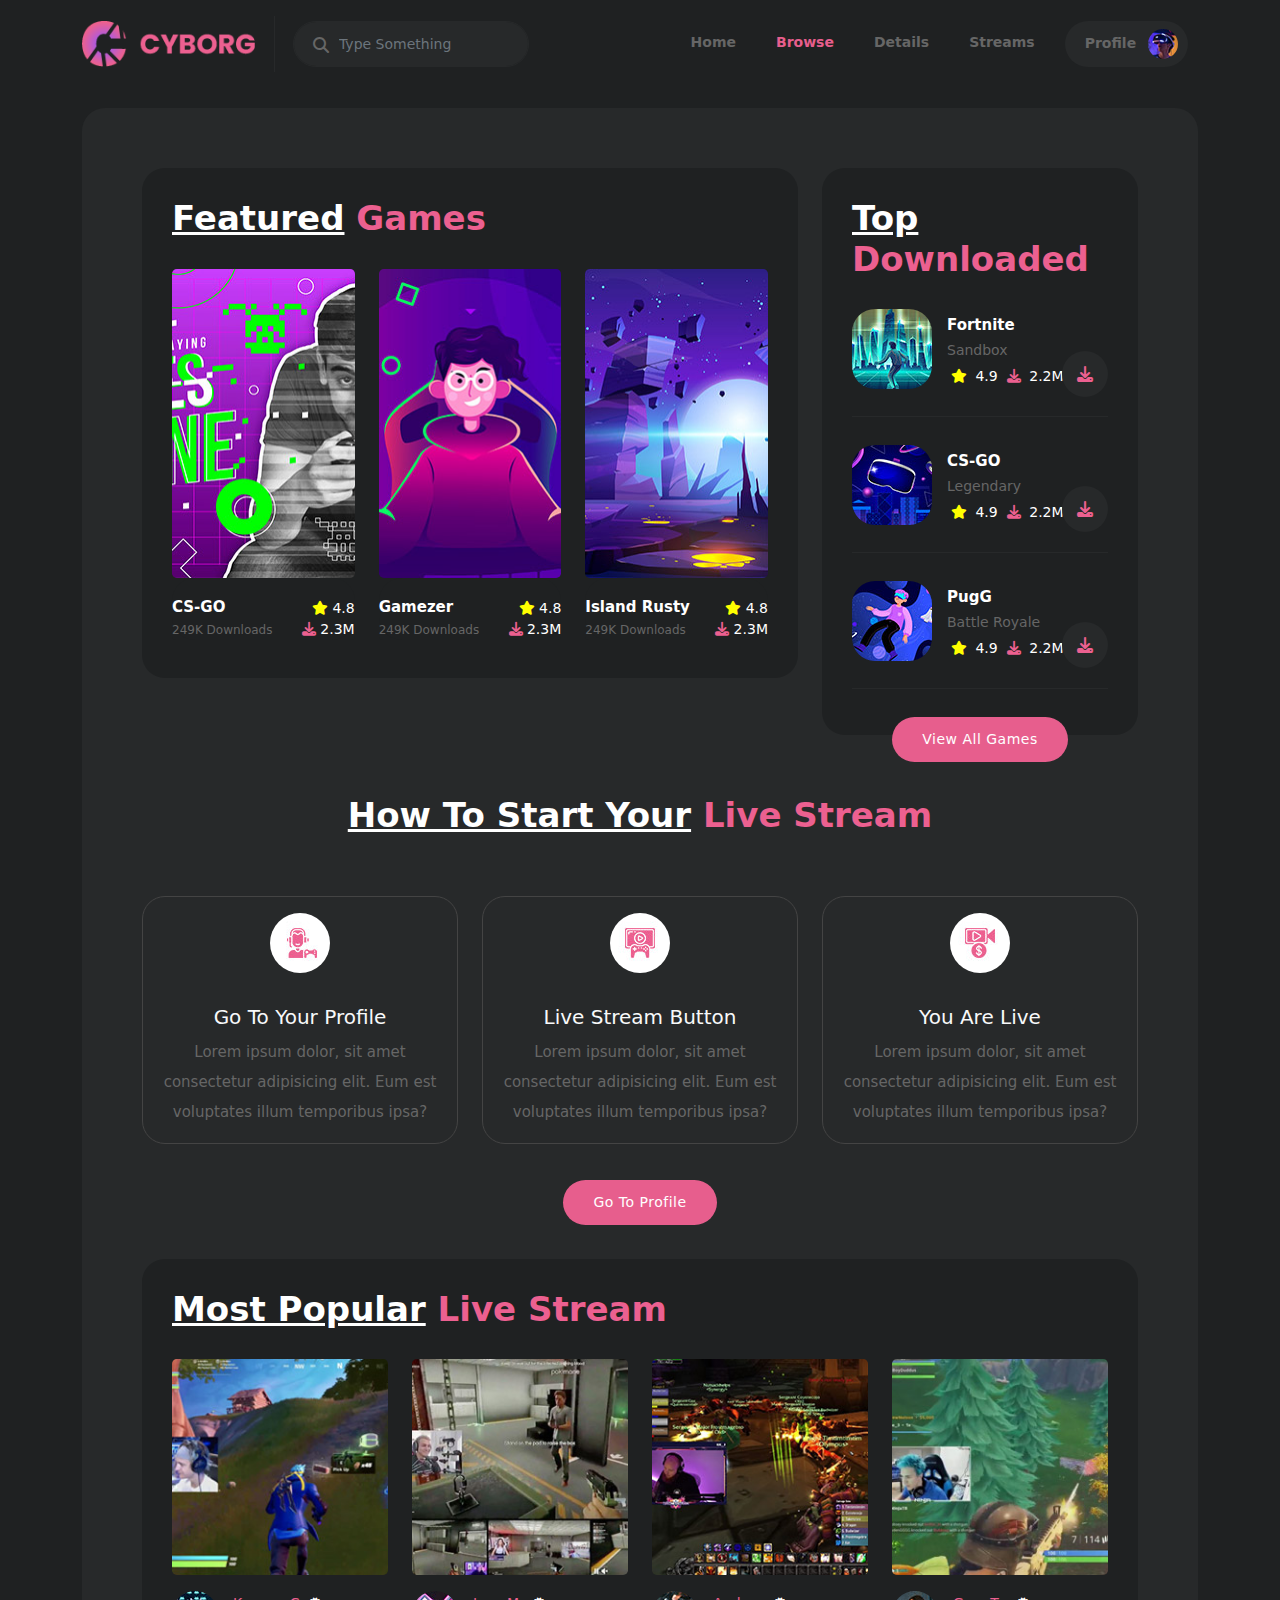
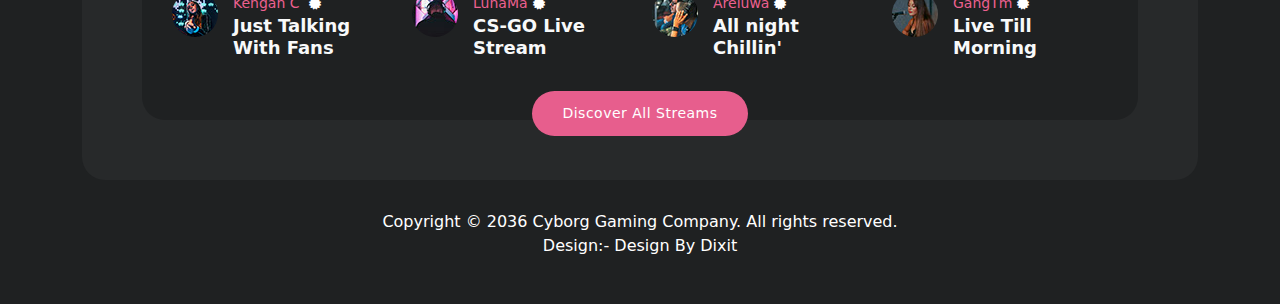
==== commit 5f9e2ec2: "Update browse.html" ====
--- a/browse.html
+++ b/browse.html
@@ -43,7 +43,7 @@
                         <nav class="navbar navbar-expand-lg navbar-light">
                             <div class="container-fluid p-0">
 
-                                <a class="navbar-brand logo" href="index.html"><img src=".img/logo/logo.png" alt=""
+                                <a class="navbar-brand logo" href="index.html"><img src="./img/logo/logo.png" alt=""
                                         width="90%"></a>
 
                                 <button class="navbar-toggler p-0" type="button" data-bs-toggle="collapse"
@@ -85,7 +85,7 @@
                                         <li class="nav-item nav-profile">
                                             <a class="nav-link active text-666" aria-current="page"
                                                 href="Profile .html">Profile
-                                                <img src=".img/profile-header.jpg" alt="" width="100%">
+                                                <img src="./img/profile-header.jpg" alt="" width="100%">
                                             </a>
                                         </li>
                                     </ul>
@@ -270,7 +270,7 @@
                             <div class="col-lg-4 col-md-6 col-sm-6 mb-3">
                                 <div class="card">
                                     <div class="card-icon text-center py-3">
-                                        <img src=".img/Browse/service-01.jpg" class="card-img-top" alt="" width="100%">
+                                        <img src="./img/Browse/service-01.jpg" class="card-img-top" alt="" width="100%">
                                     </div>
                                     <div class="card-body text-center">
                                         <h5 class="card-title text-light">Go To Your Profile</h5>
@@ -284,7 +284,7 @@
                             <div class="col-lg-4 col-md-6 col-sm-6 mb-3">
                                 <div class="card">
                                     <div class="card-icon text-center py-3">
-                                        <img src=".img/Browse/service-02.jpg" class="card-img-top" alt="" width="100%">
+                                        <img src="./img/Browse/service-02.jpg" class="card-img-top" alt="" width="100%">
                                     </div>
                                     <div class="card-body text-center">
                                         <h5 class="card-title text-light">Live Stream Button</h5>
@@ -298,7 +298,7 @@
                             <div class="col-lg-4 col-md-6 col-sm-6 mb-3">
                                 <div class="card">
                                     <div class="card-icon text-center py-3">
-                                        <img src=".img/Browse/service-03.jpg" class="card-img-top" alt="" width="100%">
+                                        <img src="./img/Browse/service-03.jpg" class="card-img-top" alt="" width="100%">
                                     </div>
                                     <div class="card-body text-center">
                                         <h5 class="card-title text-light">You Are Live</h5>
@@ -351,7 +351,7 @@
                                         </div>
                                         <div class="card-body p-0">
                                             <div class="avatar">
-                                                <img src=".img/Browse/avatar-01.jpg" alt=""
+                                                <img src="./img/Browse/avatar-01.jpg" alt=""
                                                     style="max-width: 46px; border-radius: 50%; float: left; margin-right: 15px;">
                                             </div>
                                             <span> Kengan C <i class="fa-solid fa-certificate"></i></span>
@@ -380,7 +380,7 @@
                                         </div>
                                         <div class="card-body p-0">
                                             <div class="avatar">
-                                                <img src=".img/Browse/avatar-02.jpg" alt=""
+                                                <img src="./img/Browse/avatar-02.jpg" alt=""
                                                     style="max-width: 46px; border-radius: 50%; float: left; margin-right: 15px;">
                                             </div>
                                             <span> LunaMa<i class="fa-solid fa-certificate"></i></span>
@@ -409,7 +409,7 @@
                                         </div>
                                         <div class="card-body p-0">
                                             <div class="avatar">
-                                                <img src=".img/Browse/avatar-03.jpg" alt=""
+                                                <img src="./img/Browse/avatar-03.jpg" alt=""
                                                     style="max-width: 46px; border-radius: 50%; float: left; margin-right: 15px;">
                                             </div>
                                             <span> Areluwa<i class="fa-solid fa-certificate"></i></span>
@@ -437,7 +437,7 @@
                                         </div>
                                         <div class="card-body p-0">
                                             <div class="avatar">
-                                                <img src=".img/Browse/avatar-04.jpg" alt=""
+                                                <img src="./img/Browse/avatar-04.jpg" alt=""
                                                     style="max-width: 46px; border-radius: 50%; float: left; margin-right: 15px;">
                                             </div>
                                             <div class="">
